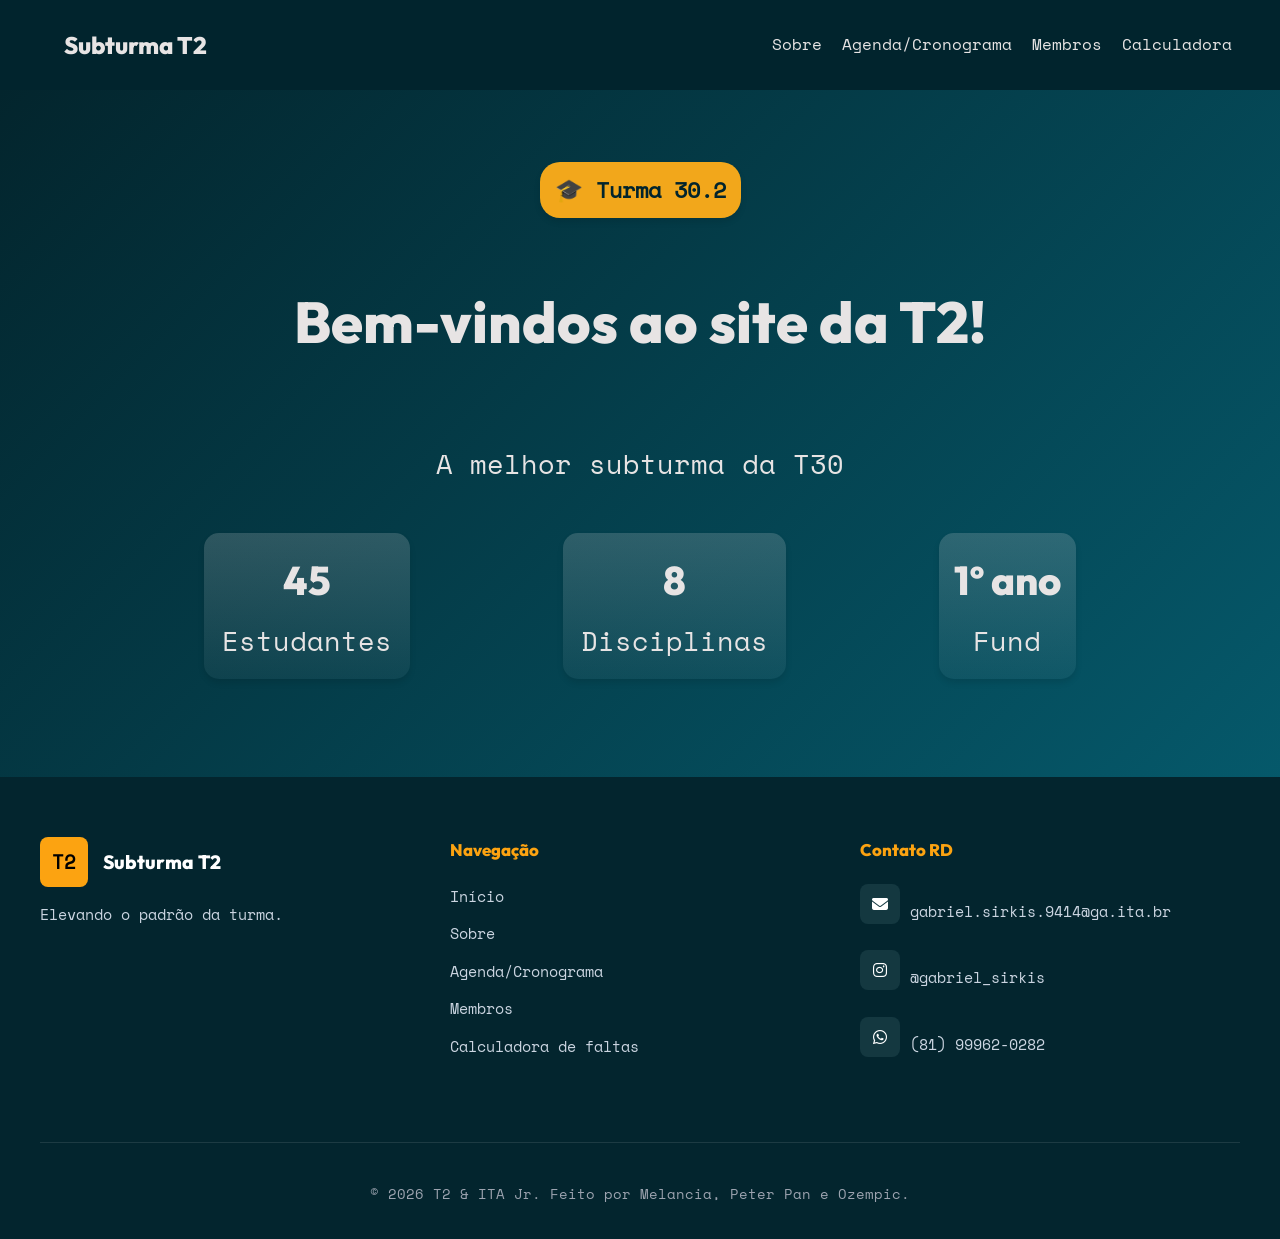
==== index.html @ ff2d0e50 "Style: modifica toda a estrutura da disposicao dos elementos na pagina mobile (2 colunas) Co-authore" ====
<!doctype html>
<html lang="pt-BR">
  <head>
    <meta charset="UTF-8" />
    <meta name="viewport" content="width=device-width, initial-scale=1.0" />
    <title>Website T2</title>
    <link rel="stylesheet" href="style.css" />
    <link rel="icon" type="image/png" href="about_pics/T2.png" />
    <link
      rel="stylesheet"
      href="https://cdnjs.cloudflare.com/ajax/libs/font-awesome/6.4.0/css/all.min.css"
    />
  </head>
  <body>
    <header>
      <div class="container">
        <a href="index.html"><h3>Subturma T2</h3></a>
        <div class="navbar">
          <ul>
            <li><a href="about.html">Sobre</a></li>
            <li><a href="calendario.html">Agenda/Cronograma</a></li>
            <li><a href="members.html">Membros</a></li>
            <li><a href="resources.html">Calculadora</a></li>
          </ul>
        </div>
      </div>
    </header>

    <main>
      <section class="hero">
        <div class="content">
          <div class="botao">🎓 Turma 30.2</div>
          <h1>Bem-vindos ao site da T2!</h1>
          <p>A melhor subturma da T30</p>
          <div class="boxcontainer">
            <div class="box" id="box1">
              <h2>45</h2>
              <p>Estudantes</p>
            </div>
            <div class="box" id="box2">
              <h2>8</h2>
              <p>Disciplinas</p>
            </div>
            <div class="box" id="box2">
              <h2>1º ano</h2>
              <p>Fund</p>
            </div>
          </div>
        </div>
      </section>
    </main>

    <footer>
      <div class="footer-container">
        <div class="footer-coluna">
          <div class="marca-header">
            <div class="logo-box">T2</div>
            <div class="marca-texto">
              <h3>Subturma T2</h3>
            </div>
          </div>
          <p class="descricao">Elevando o padrão da turma.</p>
        </div>

        <div class="footer-coluna">
          <h4>Navegação</h4>
          <ul class="footer-links">
            <li><a href="index.html">Início</a></li>
            <li><a href="about.html">Sobre</a></li>
            <li><a href="calendario.html">Agenda/Cronograma</a></li>
            <li><a href="members.html">Membros</a></li>
            <li><a href="resources.html">Calculadora de faltas</a></li>
          </ul>
        </div>

        <div class="footer-coluna">
          <h4>Contato RD</h4>
          <div class="icones-sociais">
            <div class="box-contact">
              <a href="#" class="icone"><i class="fa-solid fa-envelope"></i></a>
              <p class="email">gabriel.sirkis.9414@ga.ita.br</p>
            </div>
            <div class="box-contact">
              <a href="#" class="icone"
                ><i class="fa-brands fa-instagram"></i
              ></a>
              <p class="email">@gabriel_sirkis</p>
            </div>
            <div class="box-contact">
              <a href="#" class="icone"
                ><i class="fa-brands fa-whatsapp"></i
              ></a>
              <p class="email">(81) 99962-0282</p>
            </div>
          </div>
        </div>
      </div>

      <div class="footer-base">
        <p>&copy; 2026 T2 & ITA Jr. Feito por Melancia, Peter Pan e Ozempic.</p>
      </div>
    </footer>
  </body>
</html>
---- style.css ----
@font-face {
  src: url(fonts/Outfit-ExtraBold.ttf);
  font-family: outfit-bold;
}
@font-face {
  src: url(fonts/SpaceMono-Regular.ttf);
  font-family: spacemono;
}

:root {
  --font-display: outfit-bold, sans-serif;
  --font-body: spacemono, monospace;
}

*,
*::before,
*::after {
  box-sizing: border-box;
}

html,
body {
  max-width: 100vw;
  overflow-x: hidden; /* Esconde tudo que vazar na horizontal */
  margin: 0;
  padding: 0;
}

body {
  margin: 0;
  font-family: var(--font-body);
  line-height: 1.6;
  color: #01242d;
}

button,
input,
select,
textarea {
  font: inherit;
}

header {
  background-color: #01242d;
}

header h3 {
  color: #e7e4e4;
  padding: 2px 5dvw;
  font-size: clamp(1.2rem, 3vw, 1.5rem);
}

.container {
  display: flex;
  justify-content: space-between;
  align-items: center;
  font-family: var(--font-display);
  padding-right: 3dvw;
}

.container a {
  text-decoration: none;
}

.navbar ul {
  display: flex;
  flex-flow: row wrap;
  justify-content: space-around;
  font-family: var(--font-body);
  list-style-type: none;
}

.navbar li {
  padding: 2px 10px;
  margin: 5px 0px;
}

.navbar a {
  text-decoration: none;
  color: #e7e4e4;
}

.navbar a:hover {
  color: #f2a71b;
  transition: color 0.3s ease;
}

.navbar a[aria-current="page"] {
  color: #f2a71b;
}

.hero {
  background: linear-gradient(-45deg, #053f4b, #0a4a58, #066a7f, #03252d);
  background-size: 400% 400%;
  animation: moverDegrade 15s ease infinite;
  margin: 0;
  padding-top: 8dvh;
  padding-bottom: 10dvh;
  font-size: clamp(1rem, 2vw, 1.4rem);
}

.content {
  display: flex;
  flex-direction: column;
  align-items: center;
}

.botao {
  font-family: inherit;
  font-weight: 700;
  color: #01242d;
  background-color: #f2a71b;
  display: inline-block;
  padding: 10px 15px;
  border-radius: 20px;
  transition: all 0.3s ease;
  box-shadow: 0 4px 6px rgba(0, 0, 0, 0.1);
}

.botao:hover {
  transform: translateY(-10px);
  box-shadow: 0 15px 25px rgba(0, 0, 0, 0.3);
  background-color: #fabc48;
}

h1,
h2,
h3,
h4,
h5,
h6 {
  font-family: var(--font-display);
}

h1,
h2 {
  font-size: clamp(2.2rem, 4.5vw, 4rem);
  color: #e7e4e4;
  padding-top: 10px;
}

.content h1 {
  padding-left: 10px;
  padding-right: 10px;
  text-align: center;
}

h2 {
  font-size: clamp(1.5rem, 4vw, 2.5rem);
  margin: 5px;
}

.content p {
  color: #e7e4e4;
  font-size: 1.2em;
  font-family: inherit;
}

.boxcontainer {
  display: flex;
  flex-flow: row wrap;
  justify-content: space-around;
  align-items: flex-end;
  width: 80%;
  padding-top: 12px;
}

.box {
  background: linear-gradient(180deg, #e7e4e42f 0%, #e7e4e40c 100%);
  border-radius: 15px;
  min-width: 120px;
  padding: 0px 10px 8px 10px;
  margin: 8px 0px;
  transition: all 0.3s ease;
  box-shadow: 0 4px 6px rgba(0, 0, 0, 0.1);
}

.box:hover {
  transform: translateY(-10px);
  box-shadow: 0 15px 25px rgba(0, 0, 0, 0.3);
  background-color: #2a6a78;
}

.box h2 {
  text-align: center;
}

.box p {
  text-align: center;
  margin: 8px;
}

.footer {
  background-color: #01242d;
  color: #e7e4e4;
  padding: 18px 20px;
  text-align: center;
  font-family: inherit;
}

.footer p {
  margin: 0;
}

@keyframes moverDegrade {
  0% {
    background-position: 0% 50%;
  }
  50% {
    background-position: 100% 50%;
  }
  100% {
    background-position: 0% 50%;
  }
}

/* Container principal do Footer */
footer {
  background-color: #03252e; /* Fundo azul-petróleo escuro */
  color: #e0e0e0;
  font-family: inherit;
  padding: 60px 20px 20px;
}

/* Flexbox para alinhar as 4 colunas lado a lado */
.footer-container {
  display: flex;
  justify-content: space-between;
  flex-wrap: wrap; /* Faz quebrar a linha no celular */
  max-width: 1200px;
  margin: 0 auto;
  gap: 30px;
}

.footer-coluna {
  flex: 1;
  min-width: 220px; /* Garante que não fiquem espremidas */
}

/* --- ESTILOS DA COLUNA 1 (MARCA) --- */
.marca-header {
  display: flex;
  align-items: center;
  gap: 15px;
  margin-bottom: 15px;
}

.logo-box {
  background-color: #fca311; /* Amarelo/Laranja do logo */
  color: #000;
  font-weight: bold;
  font-size: 1.2rem;
  padding: 10px 12px;
  border-radius: 8px;
}

.marca-texto h3 {
  color: #ffffff;
  margin: 0;
  font-size: 1.2rem;
  font-weight: 500;
}

.marca-texto span {
  font-size: 0.85rem;
  color: #9ca3af;
}

.descricao {
  font-size: 0.95rem;
  line-height: 1.5;
  color: #cbd5e1;
  max-width: 250px;
}

/* --- ESTILOS DAS COLUNAS 2 E 3 (LINKS) --- */
.footer-coluna h4 {
  color: #fca311; /* Cor dos títulos */
  margin-top: 0;
  margin-bottom: 20px;
  font-size: 1.05rem;
  font-weight: 500;
}

.footer-links {
  list-style: none;
  padding: 0;
  margin: 0;
}

.footer-links li {
  margin-bottom: 12px;
}

.footer-links a {
  color: #cbd5e1;
  text-decoration: none;
  transition: color 0.3s ease;
  font-size: 0.95rem;
}

.footer-links a:hover {
  color: #ffffff; /* Fica branco ao passar o mouse */
}

/* --- ESTILOS DA COLUNA 4 (CONTATO) --- */
.icones-sociais {
  display: flex;
  flex-direction: column;
  gap: 12px;
  margin-bottom: 20px;
}

.box-contact {
  display: flex;
}

.icone {
  display: flex;
  align-items: center;
  justify-content: center;
  width: 40px;
  height: 40px;
  background-color: #143840; /* Fundo dos botões sociais */
  color: #ffffff;
  text-decoration: none;
  border-radius: 8px;
  font-size: 1.1rem;
  transition: all 0.3s ease;
}

.icone i {
  line-height: 1;
  font-size: 1rem;
}

.icone:hover {
  background-color: #fca311;
  color: #03252e;
  transform: translateY(-3px); /* Efeito flutuante de bônus! */
}

.email {
  font-size: 0.95rem;
  color: #cbd5e1;
  margin-left: 10px;
}

/* --- ESTILOS DA BASE (DIREITOS AUTORAIS) --- */
.footer-base {
  max-width: 1200px;
  margin: 50px auto 0;
  padding-top: 25px;
  border-top: 1px solid rgba(255, 255, 255, 0.1); /* Linha sutil */
  text-align: center;
  font-size: 0.9rem;
  color: #9ca3af;
}

* {
  scrollbar-width: thin;
  scrollbar-color: #143840 #03252e;
}

::-webkit-scrollbar {
  width: 10px;
}

::-webkit-scrollbar-track {
  background: #03252e;
}

::-webkit-scrollbar-thumb {
  background: #143840;
  border-radius: 10px;
  border: 2px solid #03252e;
}

::-webkit-scrollbar-thumb:hover {
  background: #fca311;
}

p::selection,
em::selection,
figcaption::selection,
h1::selection,
i::selection,
h2::selection,
h3::selection,
h4::selection,
pre::selection,
h5::selection,
div::selection,
li::selection,
a::selection {
  color: #eeb007;
  background-color: #26acc7;
}

@media (max-width: 768px) {
  body {
    line-height: 1.55;
  }

  header {
    display: flex;
    flex-direction: column;
    align-items: center;
    justify-content: center;
    gap: 20px;
    padding: 20px 15px;
  }

  header h3 {
    padding: 0;
    text-align: center;
  }

  .navbar ul {
    display: grid;
    grid-template-columns: repeat(2, minmax(0, 1fr));
    align-items: stretch;
    width: 100%;
    padding: 0;
    margin: 0;
    gap: 10px;
  }

  .navbar ul li {
    width: 100%;
    text-align: center;
  }

  .container {
    flex-direction: column;
    gap: 12px;
    padding-right: 0;
    padding-inline: 16px;
  }

  .hero {
    padding-top: 6dvh;
    padding-bottom: 8dvh;
  }

  h1,
  h2 {
    font-size: clamp(1.8rem, 8vw, 2.7rem);
  }

  .content p {
    font-size: 1rem;
    text-align: center;
    max-width: 34rem;
  }

  .boxcontainer {
    display: grid;
    grid-template-columns: repeat(2, minmax(0, 1fr));
    width: 100%;
    gap: 12px;
  }

  .box {
    min-width: 0;
    padding: 8px 10px 12px;
  }

  .box:last-child {
    grid-column: 1 / -1;
  }

  .box h2 {
    font-size: clamp(1.25rem, 7vw, 1.8rem);
  }

  .footer {
    padding: 16px 14px;
  }

  footer {
    padding: 36px 16px 18px;
  }

  .footer-container {
    display: grid;
    grid-template-columns: repeat(2, minmax(0, 1fr));
    align-items: stretch;
    gap: 24px;
  }

  .footer-coluna {
    width: 100%;
    min-width: 0;
  }

  .footer-coluna:nth-child(3) {
    grid-column: 1 / -1;
  }

  .marca-header {
    align-items: center;
  }

  .descricao {
    max-width: none;
  }

  .box-contact {
    align-items: center;
    gap: 10px;
  }

  .email {
    margin-left: 0;
  }

  .footer-coluna h4,
  .footer-links,
  .descricao,
  .footer-base {
    text-align: center;
  }

  .footer-links li {
    margin-bottom: 10px;
  }

  .footer-base {
    margin-top: 32px;
  }
}
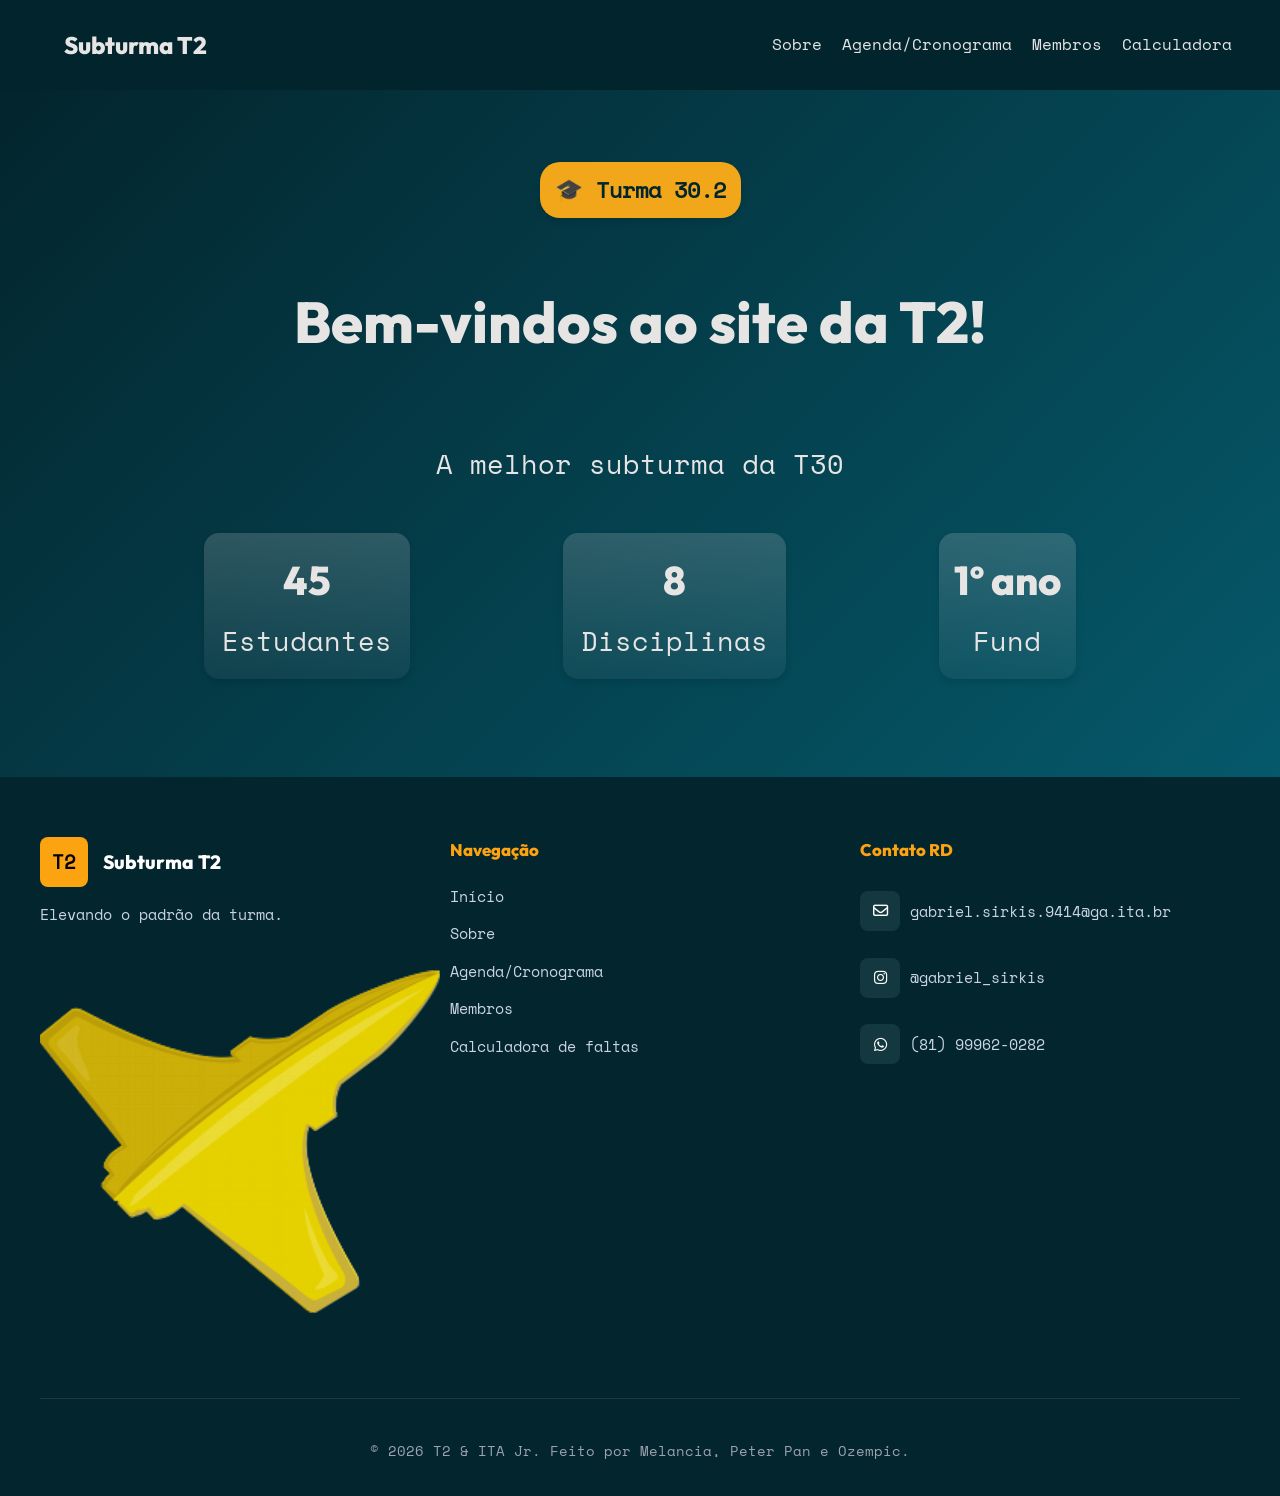
==== commit 3dda08cb: "Docs: Adiciona a logo da ITAJr no footer." ====
--- a/index.html
+++ b/index.html
@@ -5,11 +5,8 @@
     <meta name="viewport" content="width=device-width, initial-scale=1.0" />
     <title>Website T2</title>
     <link rel="stylesheet" href="style.css" />
-    <link rel="icon" type="image/png" href="about_pics/T2.png" />
-    <link
-      rel="stylesheet"
-      href="https://cdnjs.cloudflare.com/ajax/libs/font-awesome/6.4.0/css/all.min.css"
-    />
+    <link rel="icon" type="image/png" href="about_pics/T2.png">
+    <link rel="stylesheet" href="https://cdnjs.cloudflare.com/ajax/libs/font-awesome/6.4.0/css/all.min.css">
   </head>
   <body>
     <header>
@@ -52,6 +49,7 @@
 
     <footer>
       <div class="footer-container">
+        
         <div class="footer-coluna">
           <div class="marca-header">
             <div class="logo-box">T2</div>
@@ -60,6 +58,7 @@
             </div>
           </div>
           <p class="descricao">Elevando o padrão da turma.</p>
+          <img src="images/aviao_itajr.png" alt="Logo da ITAJr">
         </div>
 
         <div class="footer-coluna">
@@ -77,28 +76,26 @@
           <h4>Contato RD</h4>
           <div class="icones-sociais">
             <div class="box-contact">
-              <a href="#" class="icone"><i class="fa-solid fa-envelope"></i></a>
+              <a href="#" class="icone"><i class="fa-regular fa-envelope"></i></a> 
               <p class="email">gabriel.sirkis.9414@ga.ita.br</p>
             </div>
             <div class="box-contact">
-              <a href="#" class="icone"
-                ><i class="fa-brands fa-instagram"></i
-              ></a>
+              <a href="#" class="icone"><i class="fa-brands fa-instagram"></i></a>
               <p class="email">@gabriel_sirkis</p>
             </div>
             <div class="box-contact">
-              <a href="#" class="icone"
-                ><i class="fa-brands fa-whatsapp"></i
-              ></a>
+              <a href="#" class="icone"><i class="fa-brands fa-whatsapp"></i></a>
               <p class="email">(81) 99962-0282</p>
             </div>
           </div>
         </div>
+
       </div>
 
       <div class="footer-base">
         <p>&copy; 2026 T2 & ITA Jr. Feito por Melancia, Peter Pan e Ozempic.</p>
       </div>
     </footer>
+
   </body>
 </html>
--- a/style.css
+++ b/style.css
@@ -313,12 +313,15 @@
 
 .box-contact {
   display: flex;
+  align-items: center;
+  gap: 10px;
 }
 
 .icone {
   display: flex;
   align-items: center;
   justify-content: center;
+  flex: 0 0 40px;
   width: 40px;
   height: 40px;
   background-color: #143840; /* Fundo dos botões sociais */
@@ -330,8 +333,9 @@
 }
 
 .icone i {
+  display: block;
   line-height: 1;
-  font-size: 1rem;
+  font-size: 0.95rem;
 }
 
 .icone:hover {
@@ -343,7 +347,7 @@
 .email {
   font-size: 0.95rem;
   color: #cbd5e1;
-  margin-left: 10px;
+  margin-left: 0;
 }
 
 /* --- ESTILOS DA BASE (DIREITOS AUTORAIS) --- */
@@ -475,18 +479,18 @@
   }
 
   .footer {
-    padding: 16px 14px;
+    padding: 12px 14px;
   }
 
   footer {
-    padding: 36px 16px 18px;
+    padding: 24px 16px 14px;
   }
 
   .footer-container {
-    display: grid;
-    grid-template-columns: repeat(2, minmax(0, 1fr));
+    display: flex;
+    flex-direction: column;
     align-items: stretch;
-    gap: 24px;
+    gap: 12px;
   }
 
   .footer-coluna {
@@ -494,21 +498,69 @@
     min-width: 0;
   }
 
-  .footer-coluna:nth-child(3) {
-    grid-column: 1 / -1;
-  }
-
   .marca-header {
     align-items: center;
+    gap: 10px;
+    margin-bottom: 10px;
+  }
+
+  .logo-box {
+    font-size: 1rem;
+    padding: 8px 10px;
+  }
+
+  .marca-texto h3 {
+    font-size: 1rem;
   }
 
   .descricao {
     max-width: none;
+    font-size: 0.86rem;
+    margin: 0;
+  }
+
+  .footer-coluna h4 {
+    margin-bottom: 10px;
+    font-size: 0.95rem;
+  }
+
+  .footer-links {
+    display: grid;
+    grid-template-columns: repeat(2, minmax(0, 1fr));
+    gap: 8px 12px;
+  }
+
+  .footer-links li {
+    margin-bottom: 0;
+  }
+
+  .footer-links a {
+    display: block;
+    line-height: 1.25;
+    font-size: 0.84rem;
+    overflow-wrap: anywhere;
   }
 
   .box-contact {
     align-items: center;
-    gap: 10px;
+    gap: 8px;
+  }
+
+  .icone {
+    width: 36px;
+    height: 36px;
+    flex-basis: 36px;
+    border-radius: 7px;
+    font-size: 1rem;
+  }
+
+  .icone i {
+    font-size: 0.9rem;
+  }
+
+  .email {
+    font-size: 0.82rem;
+    line-height: 1.2;
   }
 
   .email {
@@ -527,6 +579,8 @@
   }
 
   .footer-base {
-    margin-top: 32px;
-  }
-}
+    margin-top: 18px;
+    padding-top: 14px;
+    font-size: 0.78rem;
+  }
+}
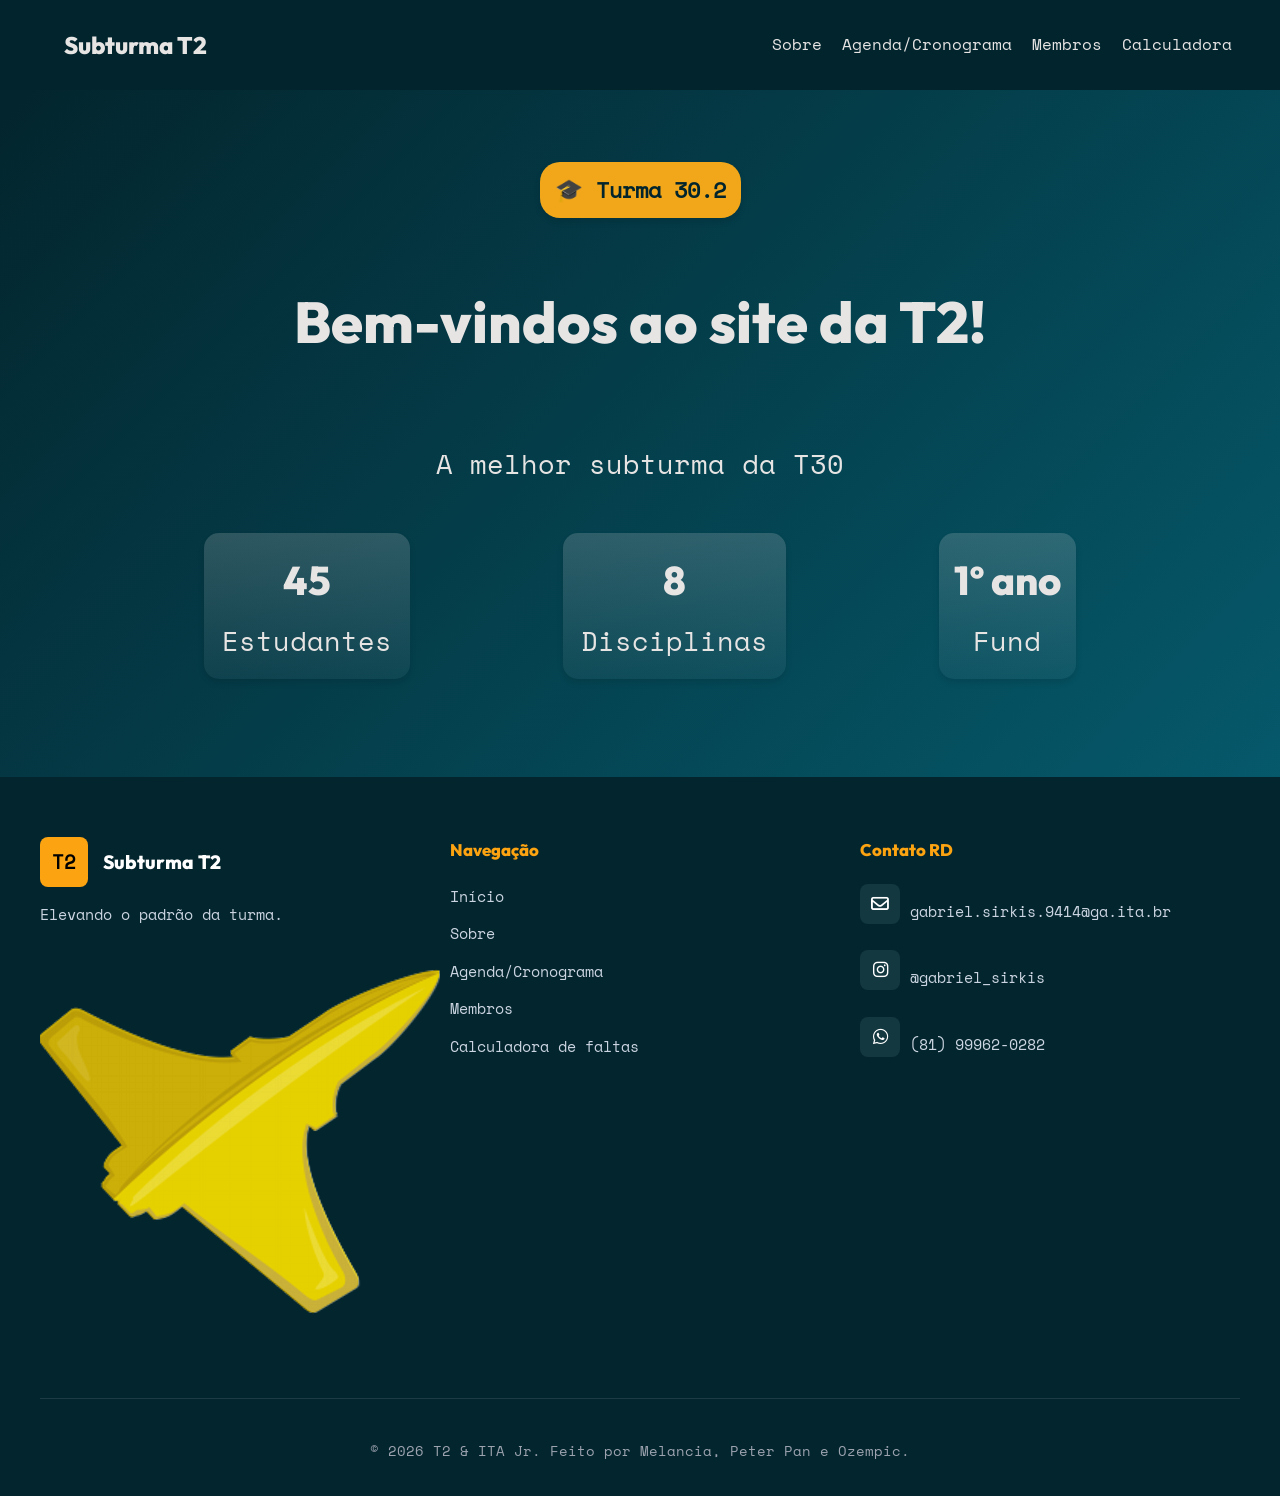
==== commit a38d6016: "Docs: Define uma classe para a div da logo da itajr." ====
--- a/index.html
+++ b/index.html
@@ -58,7 +58,7 @@
             </div>
           </div>
           <p class="descricao">Elevando o padrão da turma.</p>
-          <img src="images/aviao_itajr.png" alt="Logo da ITAJr">
+          <div class="logo-itajr"><img src="images/aviao_itajr.png" alt="Logo da ITAJr"></div>
         </div>
 
         <div class="footer-coluna">
--- a/style.css
+++ b/style.css
@@ -273,6 +273,10 @@
   max-width: 250px;
 }
 
+.footer-coluna p {
+  text-align: left;
+}
+
 /* --- ESTILOS DAS COLUNAS 2 E 3 (LINKS) --- */
 .footer-coluna h4 {
   color: #fca311; /* Cor dos títulos */
@@ -313,15 +317,12 @@
 
 .box-contact {
   display: flex;
-  align-items: center;
-  gap: 10px;
 }
 
 .icone {
   display: flex;
   align-items: center;
   justify-content: center;
-  flex: 0 0 40px;
   width: 40px;
   height: 40px;
   background-color: #143840; /* Fundo dos botões sociais */
@@ -332,12 +333,6 @@
   transition: all 0.3s ease;
 }
 
-.icone i {
-  display: block;
-  line-height: 1;
-  font-size: 0.95rem;
-}
-
 .icone:hover {
   background-color: #fca311;
   color: #03252e;
@@ -347,7 +342,7 @@
 .email {
   font-size: 0.95rem;
   color: #cbd5e1;
-  margin-left: 0;
+  margin-left: 10px;
 }
 
 /* --- ESTILOS DA BASE (DIREITOS AUTORAIS) --- */
@@ -421,13 +416,13 @@
   }
 
   .navbar ul {
-    display: grid;
-    grid-template-columns: repeat(2, minmax(0, 1fr));
-    align-items: stretch;
+    display: flex;
+    flex-direction: column;
+    align-items: center;
     width: 100%;
     padding: 0;
     margin: 0;
-    gap: 10px;
+    gap: 15px;
   }
 
   .navbar ul li {
@@ -459,38 +454,34 @@
   }
 
   .boxcontainer {
-    display: grid;
-    grid-template-columns: repeat(2, minmax(0, 1fr));
     width: 100%;
     gap: 12px;
+    align-items: stretch;
+    justify-content: center;
   }
 
   .box {
+    flex: 1 1 160px;
     min-width: 0;
     padding: 8px 10px 12px;
   }
 
-  .box:last-child {
-    grid-column: 1 / -1;
-  }
-
   .box h2 {
     font-size: clamp(1.25rem, 7vw, 1.8rem);
   }
 
   .footer {
-    padding: 12px 14px;
+    padding: 16px 14px;
   }
 
   footer {
-    padding: 24px 16px 14px;
+    padding: 36px 16px 18px;
   }
 
   .footer-container {
-    display: flex;
     flex-direction: column;
     align-items: stretch;
-    gap: 12px;
+    gap: 24px;
   }
 
   .footer-coluna {
@@ -500,67 +491,15 @@
 
   .marca-header {
     align-items: center;
-    gap: 10px;
-    margin-bottom: 10px;
-  }
-
-  .logo-box {
-    font-size: 1rem;
-    padding: 8px 10px;
-  }
-
-  .marca-texto h3 {
-    font-size: 1rem;
   }
 
   .descricao {
     max-width: none;
-    font-size: 0.86rem;
-    margin: 0;
-  }
-
-  .footer-coluna h4 {
-    margin-bottom: 10px;
-    font-size: 0.95rem;
-  }
-
-  .footer-links {
-    display: grid;
-    grid-template-columns: repeat(2, minmax(0, 1fr));
-    gap: 8px 12px;
-  }
-
-  .footer-links li {
-    margin-bottom: 0;
-  }
-
-  .footer-links a {
-    display: block;
-    line-height: 1.25;
-    font-size: 0.84rem;
-    overflow-wrap: anywhere;
   }
 
   .box-contact {
     align-items: center;
-    gap: 8px;
-  }
-
-  .icone {
-    width: 36px;
-    height: 36px;
-    flex-basis: 36px;
-    border-radius: 7px;
-    font-size: 1rem;
-  }
-
-  .icone i {
-    font-size: 0.9rem;
-  }
-
-  .email {
-    font-size: 0.82rem;
-    line-height: 1.2;
+    gap: 10px;
   }
 
   .email {
@@ -579,8 +518,6 @@
   }
 
   .footer-base {
-    margin-top: 18px;
-    padding-top: 14px;
-    font-size: 0.78rem;
-  }
-}
+    margin-top: 32px;
+  }
+}
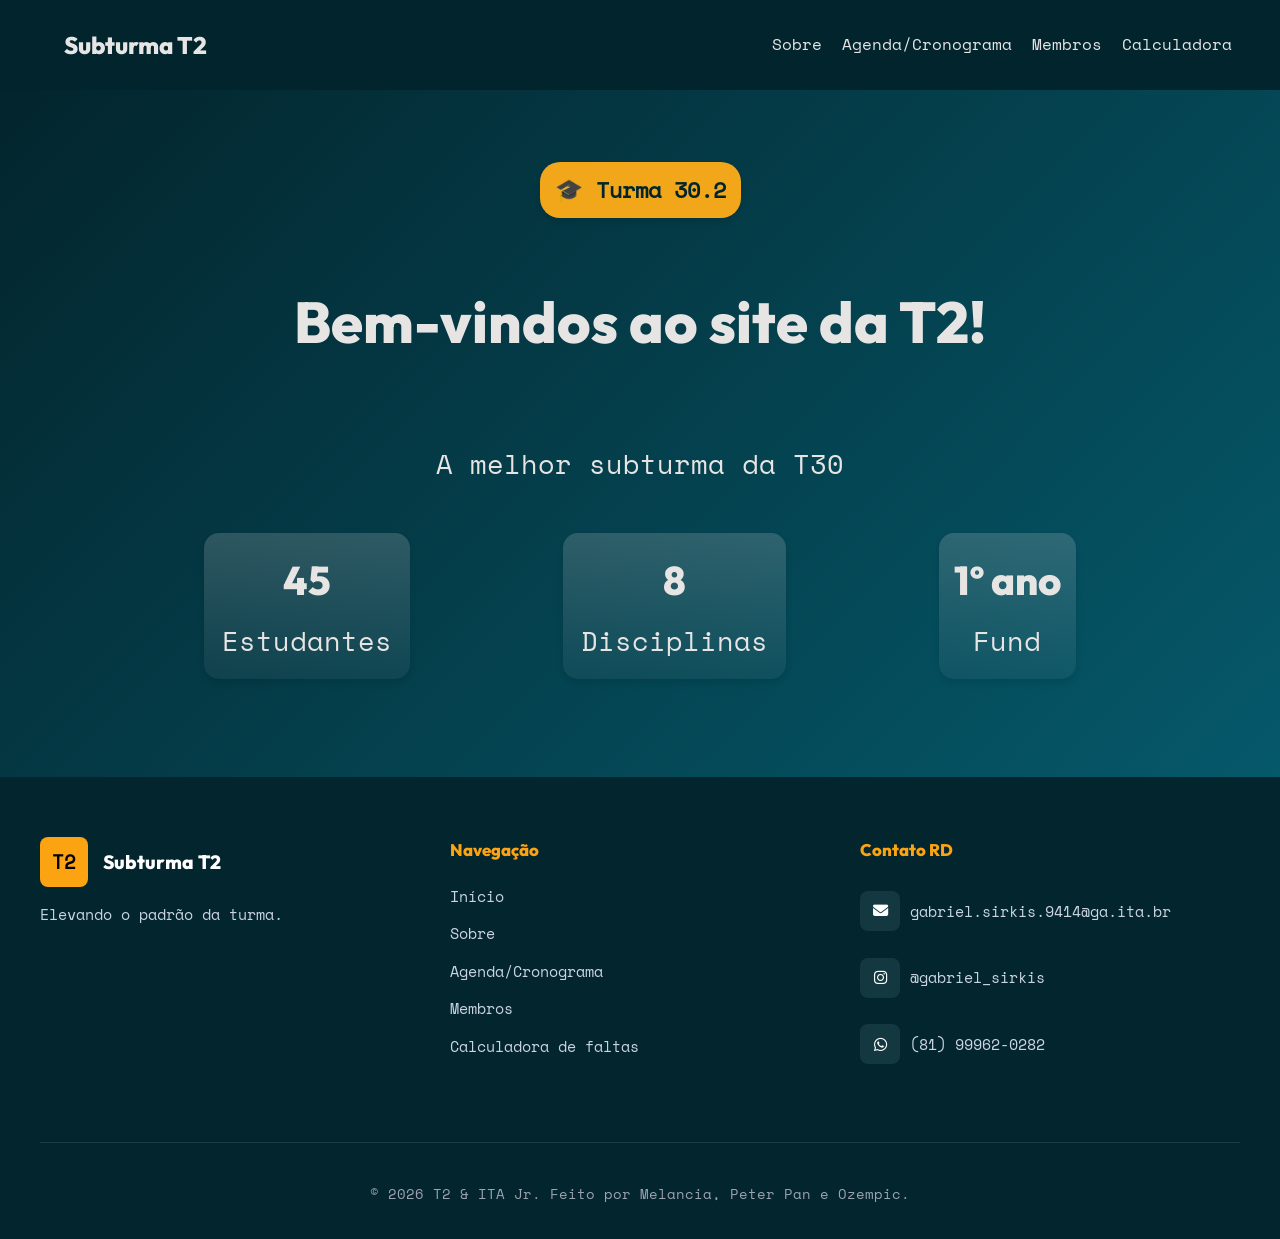
==== commit 638df4c4: "Feat: adiciona visualizacao em foco para todas as imagens do site Co-authored-by: Copilot <copilot@g" ====
--- a/index.html
+++ b/index.html
@@ -5,8 +5,11 @@
     <meta name="viewport" content="width=device-width, initial-scale=1.0" />
     <title>Website T2</title>
     <link rel="stylesheet" href="style.css" />
-    <link rel="icon" type="image/png" href="about_pics/T2.png">
-    <link rel="stylesheet" href="https://cdnjs.cloudflare.com/ajax/libs/font-awesome/6.4.0/css/all.min.css">
+    <link rel="icon" type="image/png" href="about_pics/T2.png" />
+    <link
+      rel="stylesheet"
+      href="https://cdnjs.cloudflare.com/ajax/libs/font-awesome/6.4.0/css/all.min.css"
+    />
   </head>
   <body>
     <header>
@@ -48,8 +51,8 @@
     </main>
 
     <footer>
+      <script src="lightbox.js"></script>
       <div class="footer-container">
-        
         <div class="footer-coluna">
           <div class="marca-header">
             <div class="logo-box">T2</div>
@@ -58,7 +61,6 @@
             </div>
           </div>
           <p class="descricao">Elevando o padrão da turma.</p>
-          <div class="logo-itajr"><img src="images/aviao_itajr.png" alt="Logo da ITAJr"></div>
         </div>
 
         <div class="footer-coluna">
@@ -76,26 +78,28 @@
           <h4>Contato RD</h4>
           <div class="icones-sociais">
             <div class="box-contact">
-              <a href="#" class="icone"><i class="fa-regular fa-envelope"></i></a> 
+              <a href="#" class="icone"><i class="fa-solid fa-envelope"></i></a>
               <p class="email">gabriel.sirkis.9414@ga.ita.br</p>
             </div>
             <div class="box-contact">
-              <a href="#" class="icone"><i class="fa-brands fa-instagram"></i></a>
+              <a href="#" class="icone"
+                ><i class="fa-brands fa-instagram"></i
+              ></a>
               <p class="email">@gabriel_sirkis</p>
             </div>
             <div class="box-contact">
-              <a href="#" class="icone"><i class="fa-brands fa-whatsapp"></i></a>
+              <a href="#" class="icone"
+                ><i class="fa-brands fa-whatsapp"></i
+              ></a>
               <p class="email">(81) 99962-0282</p>
             </div>
           </div>
         </div>
-
       </div>
 
       <div class="footer-base">
         <p>&copy; 2026 T2 & ITA Jr. Feito por Melancia, Peter Pan e Ozempic.</p>
       </div>
     </footer>
-
   </body>
 </html>
--- a/style.css
+++ b/style.css
@@ -273,10 +273,6 @@
   max-width: 250px;
 }
 
-.footer-coluna p {
-  text-align: left;
-}
-
 /* --- ESTILOS DAS COLUNAS 2 E 3 (LINKS) --- */
 .footer-coluna h4 {
   color: #fca311; /* Cor dos títulos */
@@ -317,12 +313,15 @@
 
 .box-contact {
   display: flex;
+  align-items: center;
+  gap: 10px;
 }
 
 .icone {
   display: flex;
   align-items: center;
   justify-content: center;
+  flex: 0 0 40px;
   width: 40px;
   height: 40px;
   background-color: #143840; /* Fundo dos botões sociais */
@@ -333,6 +332,12 @@
   transition: all 0.3s ease;
 }
 
+.icone i {
+  display: block;
+  line-height: 1;
+  font-size: 0.95rem;
+}
+
 .icone:hover {
   background-color: #fca311;
   color: #03252e;
@@ -342,7 +347,89 @@
 .email {
   font-size: 0.95rem;
   color: #cbd5e1;
-  margin-left: 10px;
+  margin-left: 0;
+}
+
+.cartao-foto img,
+.member-photo img {
+  cursor: zoom-in;
+}
+
+body.photo-lightbox-open {
+  overflow: hidden;
+}
+
+.photo-lightbox {
+  position: fixed;
+  inset: 0;
+  display: grid;
+  place-items: center;
+  padding: 24px;
+  opacity: 0;
+  pointer-events: none;
+  transition: opacity 0.2s ease;
+  z-index: 9999;
+}
+
+.photo-lightbox.is-open {
+  opacity: 1;
+  pointer-events: auto;
+}
+
+.photo-lightbox__backdrop {
+  position: absolute;
+  inset: 0;
+  background: rgba(1, 36, 45, 0.84);
+  backdrop-filter: blur(8px);
+}
+
+.photo-lightbox__panel {
+  position: relative;
+  z-index: 1;
+  display: grid;
+  gap: 12px;
+  width: min(920px, 100%);
+  margin: 0;
+  padding: 16px;
+  border-radius: 24px;
+  background: rgba(255, 255, 255, 0.96);
+  box-shadow: 0 30px 90px rgba(0, 0, 0, 0.35);
+}
+
+.photo-lightbox__image {
+  display: block;
+  width: 100%;
+  max-height: 72vh;
+  object-fit: contain;
+  border-radius: 16px;
+  background: #eaf2f4;
+}
+
+.photo-lightbox__caption {
+  margin: 0;
+  color: #01242d;
+  font-size: 0.98rem;
+  line-height: 1.6;
+  text-align: center;
+}
+
+.photo-lightbox__close {
+  position: absolute;
+  top: 10px;
+  right: 10px;
+  width: 38px;
+  height: 38px;
+  border: 0;
+  border-radius: 999px;
+  background: rgba(1, 36, 45, 0.1);
+  color: #01242d;
+  font-size: 1.5rem;
+  line-height: 1;
+  cursor: pointer;
+}
+
+.photo-lightbox__close:hover {
+  background: rgba(1, 36, 45, 0.16);
 }
 
 /* --- ESTILOS DA BASE (DIREITOS AUTORAIS) --- */
@@ -416,13 +503,13 @@
   }
 
   .navbar ul {
-    display: flex;
-    flex-direction: column;
-    align-items: center;
+    display: grid;
+    grid-template-columns: repeat(2, minmax(0, 1fr));
+    align-items: stretch;
     width: 100%;
     padding: 0;
     margin: 0;
-    gap: 15px;
+    gap: 10px;
   }
 
   .navbar ul li {
@@ -454,34 +541,38 @@
   }
 
   .boxcontainer {
+    display: grid;
+    grid-template-columns: repeat(2, minmax(0, 1fr));
     width: 100%;
     gap: 12px;
-    align-items: stretch;
-    justify-content: center;
   }
 
   .box {
-    flex: 1 1 160px;
     min-width: 0;
     padding: 8px 10px 12px;
   }
 
+  .box:last-child {
+    grid-column: 1 / -1;
+  }
+
   .box h2 {
     font-size: clamp(1.25rem, 7vw, 1.8rem);
   }
 
   .footer {
-    padding: 16px 14px;
+    padding: 12px 14px;
   }
 
   footer {
-    padding: 36px 16px 18px;
+    padding: 24px 16px 14px;
   }
 
   .footer-container {
+    display: flex;
     flex-direction: column;
     align-items: stretch;
-    gap: 24px;
+    gap: 12px;
   }
 
   .footer-coluna {
@@ -491,15 +582,67 @@
 
   .marca-header {
     align-items: center;
+    gap: 10px;
+    margin-bottom: 10px;
+  }
+
+  .logo-box {
+    font-size: 1rem;
+    padding: 8px 10px;
+  }
+
+  .marca-texto h3 {
+    font-size: 1rem;
   }
 
   .descricao {
     max-width: none;
+    font-size: 0.86rem;
+    margin: 0;
+  }
+
+  .footer-coluna h4 {
+    margin-bottom: 10px;
+    font-size: 0.95rem;
+  }
+
+  .footer-links {
+    display: grid;
+    grid-template-columns: repeat(2, minmax(0, 1fr));
+    gap: 8px 12px;
+  }
+
+  .footer-links li {
+    margin-bottom: 0;
+  }
+
+  .footer-links a {
+    display: block;
+    line-height: 1.25;
+    font-size: 0.84rem;
+    overflow-wrap: anywhere;
   }
 
   .box-contact {
     align-items: center;
-    gap: 10px;
+    gap: 8px;
+  }
+
+  .icone {
+    width: 36px;
+    height: 36px;
+    flex-basis: 36px;
+    border-radius: 7px;
+    font-size: 1rem;
+  }
+
+  .icone i {
+    font-size: 0.9rem;
+  }
+
+  .email {
+    font-size: 0.82rem;
+    line-height: 1.2;
   }
 
   .email {
@@ -518,6 +661,25 @@
   }
 
   .footer-base {
-    margin-top: 32px;
-  }
-}
+    margin-top: 18px;
+    padding-top: 14px;
+    font-size: 0.78rem;
+  }
+
+  .photo-lightbox {
+    padding: 16px;
+  }
+
+  .photo-lightbox__panel {
+    padding: 12px;
+    border-radius: 18px;
+  }
+
+  .photo-lightbox__image {
+    max-height: 62vh;
+  }
+
+  .photo-lightbox__caption {
+    font-size: 0.9rem;
+  }
+}
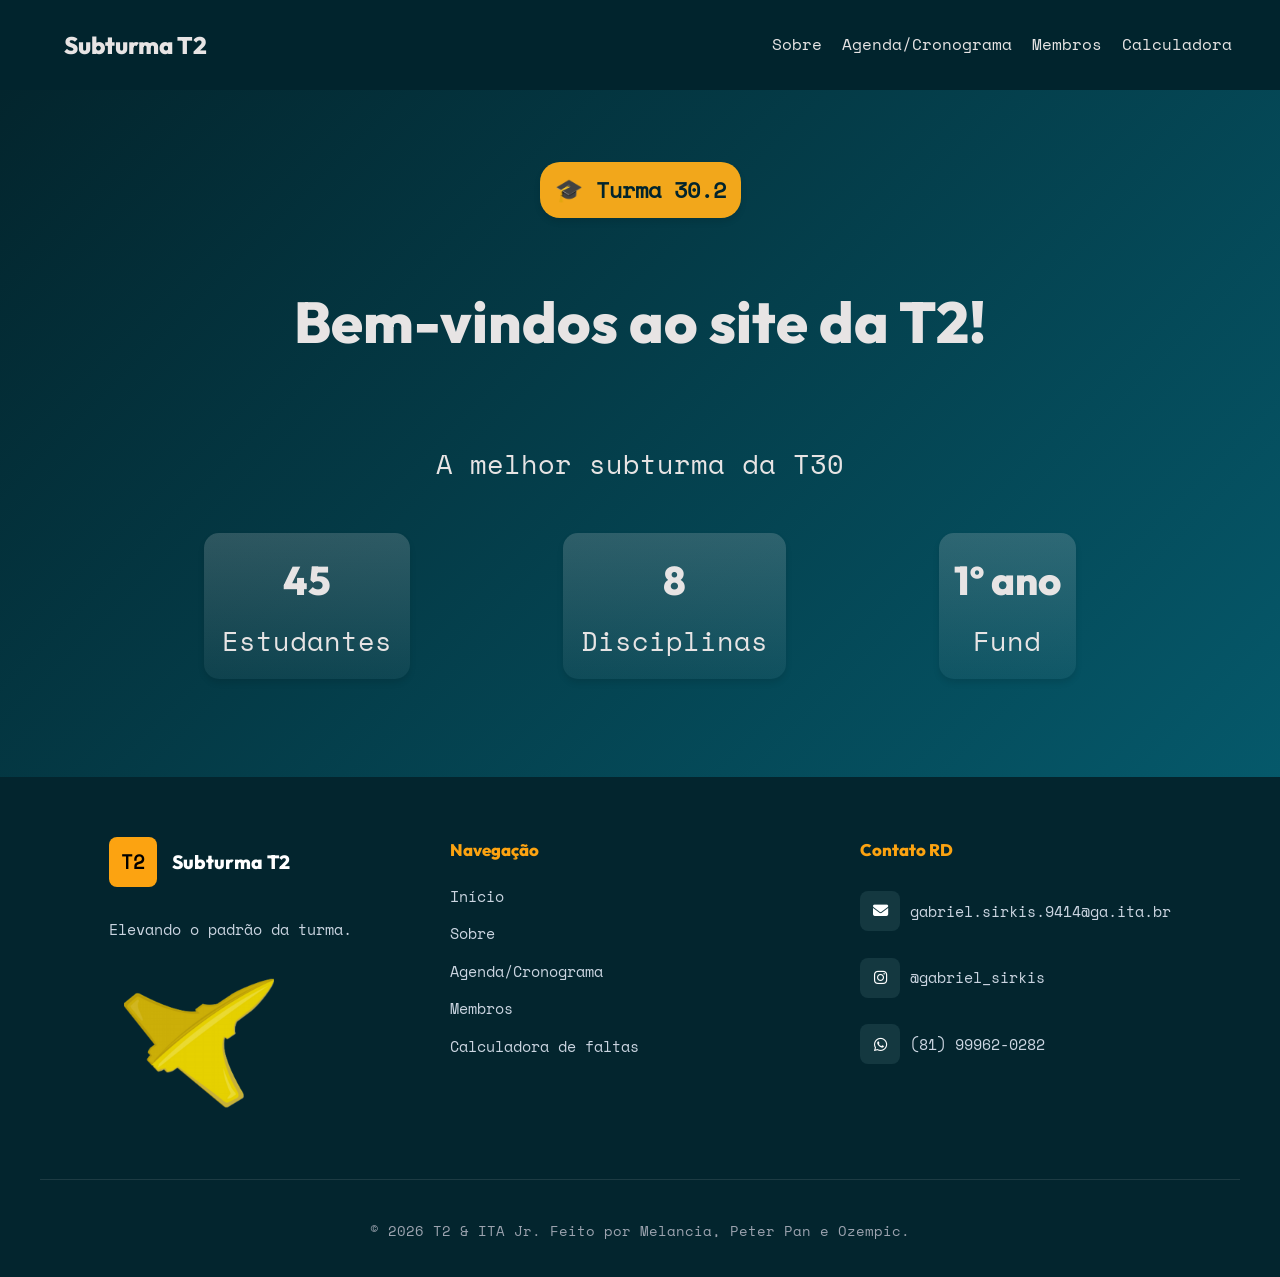
==== commit 53f50388: "Merge pull request #23 from ewertongsaf/PeterPan/FooterITAJr Footer da ITAJr" ====
--- a/index.html
+++ b/index.html
@@ -61,6 +61,7 @@
             </div>
           </div>
           <p class="descricao">Elevando o padrão da turma.</p>
+          <div><img src="images/aviao_itajr.png" alt="Logo da ITAJr"  class="logo-itajr"></div>
         </div>
 
         <div class="footer-coluna">
--- a/style.css
+++ b/style.css
@@ -235,6 +235,7 @@
 .footer-coluna {
   flex: 1;
   min-width: 220px; /* Garante que não fiquem espremidas */
+  flex-wrap: wrap;
 }
 
 /* --- ESTILOS DA COLUNA 1 (MARCA) --- */
@@ -271,6 +272,31 @@
   line-height: 1.5;
   color: #cbd5e1;
   max-width: 250px;
+}
+
+.footer-coluna p {
+  text-align: left;
+}
+
+.logo-itajr {
+  width: 150px;
+}
+
+div:has(> .logo-itajr) {
+  padding-top: 1dvw;
+  padding-bottom: 1dvw;
+  padding-left: 15px;
+}
+
+.footer-coluna:first-of-type p, .footer-coluna:first-of-type div {
+  max-width: 40dvw;
+}
+
+.footer-coluna:first-of-type {
+  display: flex;
+  flex-flow: column wrap;
+  max-height: 40dvw;
+  align-content: space-around;
 }
 
 /* --- ESTILOS DAS COLUNAS 2 E 3 (LINKS) --- */
@@ -435,7 +461,7 @@
 /* --- ESTILOS DA BASE (DIREITOS AUTORAIS) --- */
 .footer-base {
   max-width: 1200px;
-  margin: 50px auto 0;
+  margin: 40px auto 0;
   padding-top: 25px;
   border-top: 1px solid rgba(255, 255, 255, 0.1); /* Linha sutil */
   text-align: center;
